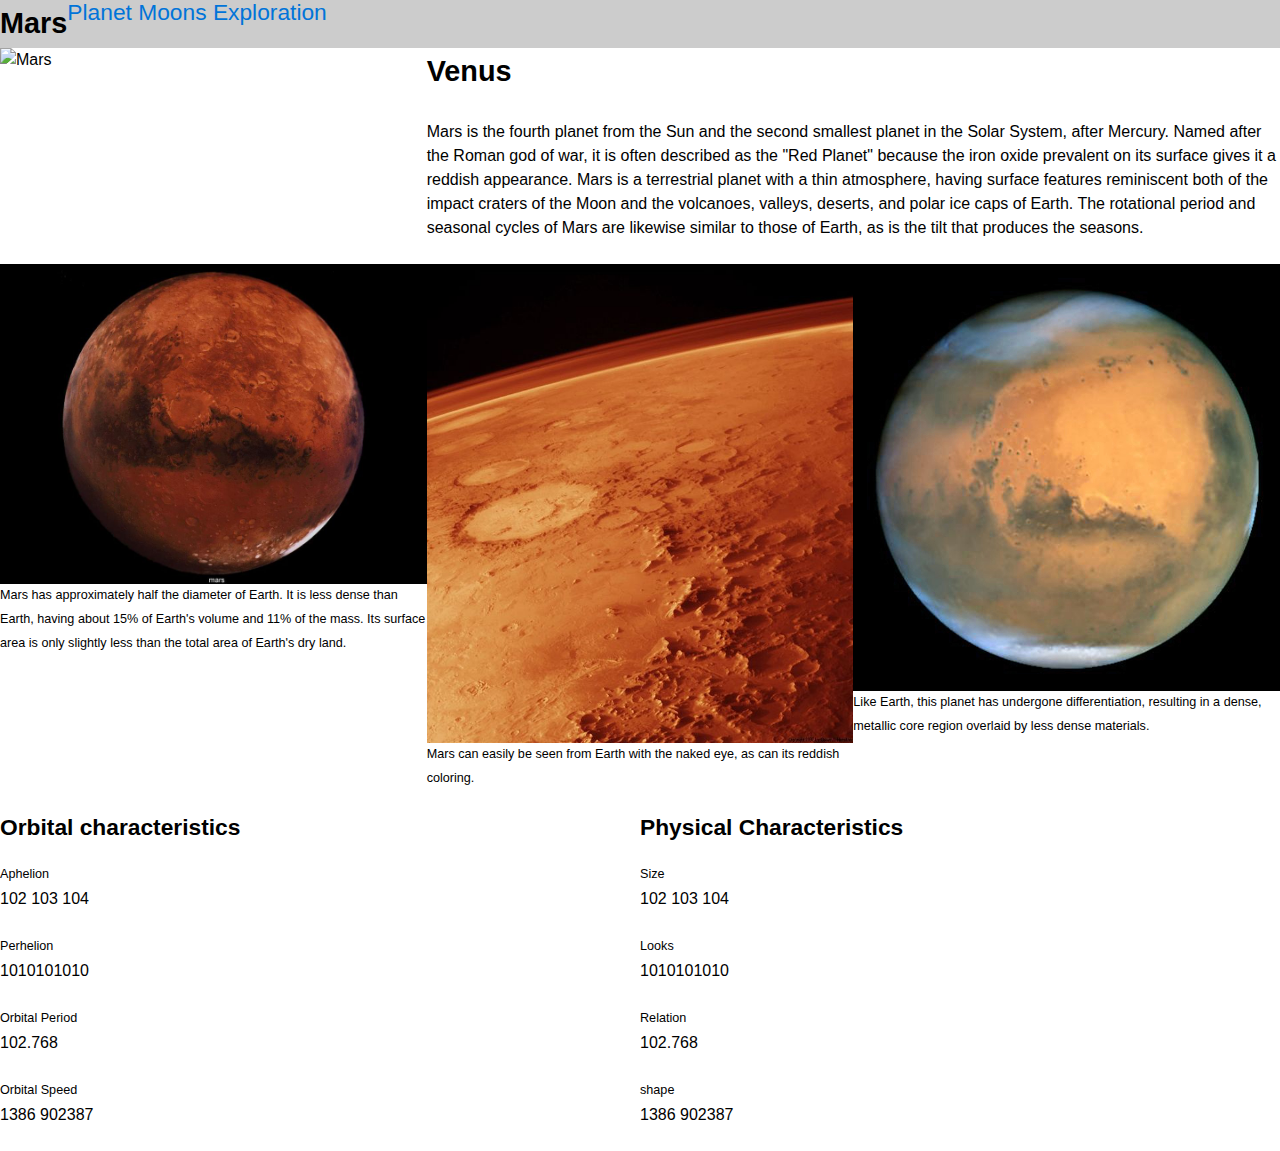
==== index.html @ 0dc7e6e0 "fixes before submission" ====
<!DOCTYPE html>
<html lang="en-ca">
<head>
  <meta charset="utf-8">
  <title>Mars Planet</title>
  <meta name="viewport" content="width=device-width,initial-scale=1">
  <link href="css/main.css" rel="stylesheet">
    <link href="css/grid.css" rel="stylesheet">
    <link href="css/typography.css" rel="stylesheet">
</head>
<body>

<header class="masthead">
  <h1 class="title" class="giga">Mars</h1>
  <nav  class="tera">
    <ul class="nav">
      <li><a href="index.html">Planet</a></li>
      <li><a href="moons.html">Moons</a></li>
      <li><a href="#">Exploration</a></li>
    </ul>
  </nav>
</header>

<div class="top">
    <div class="grid">
        <div class="unit unit-xs-1 unit-s-1 unit-m-1-2 unit-l-1-3">
            <img src="images/mars.jpg" alt="Mars"> 
        </div>
            <div class="unit unit-xs-1 unit-s-1 unit-m-1-2 unit-l-2-3">
                <h2 class="exa">Venus</h2>
                <p>Mars is the fourth planet from the Sun and the second smallest planet in the Solar System, after Mercury. Named after the Roman god of war, it is often described as the "Red Planet" because the iron oxide prevalent on its surface gives it a reddish appearance. Mars is a terrestrial planet with a thin atmosphere, having surface features reminiscent both of the impact craters of the Moon and the volcanoes, valleys, deserts, and polar ice caps of Earth. The rotational period and seasonal cycles of Mars are likewise similar to those of Earth, as is the tilt that produces the seasons.</p>
            </div>
    </div>
</div>
    

<div class="grid">
    <div class="unit unit-xs-1 unit-s-1 unit-m-1-3 unit-l-1-3"> 
        <figure> 
            <img src="images/three.jpg" alt="big mars">
            <figcaption class="micro">Mars has approximately half the diameter of Earth. It is less dense than Earth, having about 15% of Earth's volume and 11% of the mass. Its surface area is only slightly less than the total area of Earth's dry land.</figcaption>
        </figure>
    </div>

    <div class="unit unit-xs-1 unit-s-1-2 unit-m-1-3 unit-l-1-3">
        <figure>
            <img src="images/two.jpg" alt="close up">
                <figcaption class="micro"> Mars can easily be seen from Earth with the naked eye, as can its reddish coloring.</figcaption>
        </figure>
    </div>
        
    <div class="unit unit-xs-1 unit-s-1-2 unit-m-1-3 unit-l-1-3">
        <figure>
            <img src="images/one.jpg" alt="luminous mars">
                <figcaption class="micro">Like Earth, this planet has undergone differentiation, resulting in a dense, metallic core region overlaid by less dense materials.</figcaption>
        </figure>
    </div>
</div>
    


<div class="grid">
    <div class="unit unit unit-xs-1 unit-s-1 unit-m-1-2 unit-l-1-2">
        <h2 class="tera">Orbital characteristics</h2>
            <dl>
                <dt class="micro">Aphelion</dt>
                <dd class="kilo">102 103 104</dd>
        
                <dt class="micro">Perhelion</dt>
                <dd class="kilo">1010101010</dd>
            
                <dt class="micro">Orbital Period</dt>
                <dd class="kilo">102.768</dd>
            
                <dt class="micro">Orbital Speed</dt>
                <dd class="kilo">1386 902387</dd>
            </dl>
    </div>
    
    <div class="unit unit unit-xs-1 unit-s-1 unit-m-1-2 unit-l-1-2">
        <h2 class="tera">Physical Characteristics</h2>
            <dl>
                <dt class="micro">Size</dt>
                <dd class="kilo">102 103 104</dd>
        
                <dt class="micro">Looks</dt>
                <dd class="kilo">1010101010</dd>
                    
                <dt class="micro">Relation</dt>
                <dd class="kilo">102.768</dd>
                
                <dt class="micro">shape</dt>
                <dd class="kilo">1386 902387</dd>
    
            </dl>
    </div>
</div>

</body>
</html>
---- css/main.css ----
@-moz-viewport { width: device-width; scale: 1; }
@-ms-viewport { width: device-width; scale: 1; }
@-o-viewport { width: device-width; scale: 1; }
@-webkit-viewport { width: device-width; scale: 1; }
@viewport { width: device-width; scale: 1; }

html {
  margin: 0;
  padding: 0;
  box-sizing: border-box;

  font: normal 100%/1.5 sans-serif;
  -moz-text-size-adjust: 100%;
  -ms-text-size-adjust: 100%;
  -webkit-text-size-adjust: 100%;
  text-size-adjust: 100%;
}

*, *:before, *:after {
  box-sizing: inherit;
}

body {
  margin: 0;
  padding: 0;
}

img {
  display: block;
  width: 100%;
}

.masthead {
  overflow: hidden;
    background-color: #ccc;
}

.top {
}

.title {
  margin: 0;

  text-align: center;
}

.nav {
  padding: 0;
}

.nav li {
  display: block;
}

.nav a,
.nav a:link,
.nav a:visited {
  display: block;

  color: #0074D9;
  text-decoration: none;
}

.nav a:hover,
.nav a:focus,
.nav a:active {
  background-color: #0074D9;

  color: #fff;
}

@media only screen and (min-width: 20em) {

  .nav {
    text-align: center;
  }

  .nav li {
    display: inline-block;
  }

}

@media only screen and (min-width: 40em) {

  .title {
    float: left;
  }

  .nav {
    float: left;
  }

}
---- css/grid.css ----
.grid {
  margin: 0;
  padding: 0;
  letter-spacing: -0.31em;
  text-rendering: optimizespeed;
  display: -webkit-flex;
  -webkit-flex-flow: row wrap;
  display: -ms-flexbox;
  -ms-flex-flow: row wrap;
}

.grid-bottom {
  -webkit-align-items: flex-end;
  -ms-align-items: flex-end;
}

.grid-middle {
  -webkit-align-items: center;
  -ms-align-items: center;
}

.opera-only :-o-prefocus, .grid {
  word-spacing: -0.43em;
}

.unit {
  letter-spacing: normal;
  text-rendering: auto;
  vertical-align: top;
  word-spacing: normal;
  display: inline-block;
  visibility: visible;
}

.grid-bottom .unit {
  vertical-align: bottom;
}

.grid-middle .unit {
  vertical-align: middle;
}

.unit-xs-hidden {
  display: none;
  visibility: hidden;
}

.unit-xs-1 {
  display: block;
  visibility: visible;
  width: 100%;
}

.unit-offset-xs-0 {
  margin-left: 0;
}

.unit-xs-1-2 {
  width: 50.0000%;
}

.unit-offset-xs-1-2 {
  margin-left: 50.0000%;
}

.unit-xs-1-3 {
  width: 33.3333%;
}

.unit-offset-xs-1-3 {
  margin-left: 33.3333%;
}

.unit-xs-2-3 {
  width: 66.6667%;
}

.unit-offset-xs-2-3 {
  margin-left: 66.6667%;
}

.unit-xs-1-4 {
  width: 25.0000%;
}

.unit-offset-xs-1-4 {
  margin-left: 25.0000%;
}

.unit-xs-3-4 {
  width: 75.0000%;
}

.unit-offset-xs-3-4 {
  margin-left: 75.0000%;
}

.unit-xs-1-2,.unit-xs-1-3,.unit-xs-2-3,.unit-xs-1-4,.unit-xs-3-4 {
  display: inline-block;
  visibility: visible;
}

@media only screen and (min-width: 25em) {

.unit-s-hidden {
  display: none;
  visibility: hidden;
}

.unit-s-1 {
  display: block;
  visibility: visible;
  width: 100%;
}

.unit-offset-s-0 {
  margin-left: 0;
}

.unit-s-1-2 {
  width: 50.0000%;
}

.unit-offset-s-1-2 {
  margin-left: 50.0000%;
}

.unit-s-1-3 {
  width: 33.3333%;
}

.unit-offset-s-1-3 {
  margin-left: 33.3333%;
}

.unit-s-2-3 {
  width: 66.6667%;
}

.unit-offset-s-2-3 {
  margin-left: 66.6667%;
}

.unit-s-1-4 {
  width: 25.0000%;
}

.unit-offset-s-1-4 {
  margin-left: 25.0000%;
}

.unit-s-3-4 {
  width: 75.0000%;
}

.unit-offset-s-3-4 {
  margin-left: 75.0000%;
}

.unit-s-1-2,.unit-s-1-3,.unit-s-2-3,.unit-s-1-4,.unit-s-3-4 {
  display: inline-block;
  visibility: visible;
}

}

@media only screen and (min-width: 38em) {

.unit-m-hidden {
  display: none;
  visibility: hidden;
}

.unit-m-1 {
  display: block;
  visibility: visible;
  width: 100%;
}

.unit-offset-m-0 {
  margin-left: 0;
}

.unit-m-1-2 {
  width: 50.0000%;
}

.unit-offset-m-1-2 {
  margin-left: 50.0000%;
}

.unit-m-1-3 {
  width: 33.3333%;
}

.unit-offset-m-1-3 {
  margin-left: 33.3333%;
}

.unit-m-2-3 {
  width: 66.6667%;
}

.unit-offset-m-2-3 {
  margin-left: 66.6667%;
}

.unit-m-1-4 {
  width: 25.0000%;
}

.unit-offset-m-1-4 {
  margin-left: 25.0000%;
}

.unit-m-3-4 {
  width: 75.0000%;
}

.unit-offset-m-3-4 {
  margin-left: 75.0000%;
}

.unit-m-1-2,.unit-m-1-3,.unit-m-2-3,.unit-m-1-4,.unit-m-3-4 {
  display: inline-block;
  visibility: visible;
}

}

@media only screen and (min-width: 60em) {

.unit-l-hidden {
  display: none;
  visibility: hidden;
}

.unit-l-1 {
  display: block;
  visibility: visible;
  width: 100%;
}

.unit-offset-l-0 {
  margin-left: 0;
}

.unit-l-1-2 {
  width: 50.0000%;
}

.unit-offset-l-1-2 {
  margin-left: 50.0000%;
}

.unit-l-1-3 {
  width: 33.3333%;
}

.unit-offset-l-1-3 {
  margin-left: 33.3333%;
}

.unit-l-2-3 {
  width: 66.6667%;
}

.unit-offset-l-2-3 {
  margin-left: 66.6667%;
}

.unit-l-1-4 {
  width: 25.0000%;
}

.unit-offset-l-1-4 {
  margin-left: 25.0000%;
}

.unit-l-3-4 {
  width: 75.0000%;
}

.unit-offset-l-3-4 {
  margin-left: 75.0000%;
}

.unit-l-1-2,.unit-l-1-3,.unit-l-2-3,.unit-l-1-4,.unit-l-3-4 {
  display: inline-block;
  visibility: visible;
}

}
---- css/typography.css ----
html {
  font: normal 100%/1.5 Helvetica,sans-serif;
}

h1, h2, h3, h4, h5, h6,
p, ul, ol, dl, dd, figure,
blockquote, details, hr,
fieldset, pre, table {
  margin: 0 0 1.5rem;
}

.yotta {
  font-size: 2.2807rem;
  line-height: 1.3154;
}

.zetta {
  font-size: 2.0273rem;
  line-height: 1.4798;
}

h1, .exa {
  font-size: 1.8020rem;
  line-height: 1.6648;
}

h2, .peta {
  font-size: 1.6018rem;
  line-height: 1.8729;
}

h3, .tera {
  font-size: 1.4238rem;
  line-height: 1.0535;
}

h4, .giga {
  font-size: 1.2656rem;
  line-height: 1.1852;
}

h5, .mega {
  font-size: 1.1250rem;
  line-height: 1.3333;
}

h6, .kilo {
  font-size: 1.0000rem;
  line-height: 1.5000;
}

small, .milli {
  font-size: 0.8889rem;
  line-height: 1.6875;
}

.micro {
  font-size: 0.7901rem;
  line-height: 1.8984;
}

sub,
sup {
  font-size: 75%;
  line-height: 1px;
  position: relative;
  vertical-align: baseline;
}

sup {
  top: -0.5em;
}

sub {
  bottom: -0.25em;
}

.push {
  margin-bottom: 1.5rem;
}

.push-none, .push-0 {
  margin-bottom: 0;
}

.push-double, .push-2 {
  margin-bottom: 3.0000rem;
}

.push-half, .push-1-2 {
  margin-bottom: 0.7500rem;
}

.pad-top, .pad-t {
  padding-top: 1.5rem;
}

.pad-bottom, .pad-b {
  padding-bottom: 1.5rem;
}

.pad-top-double, .pad-t-2 {
  padding-top: 3.0000rem;
}

.pad-bottom-double, .pad-b-2 {
  padding-bottom: 3.0000rem;
}

.pad-top-half, .pad-t-1-2 {
  padding-top: 0.7500rem;
}

.pad-bottom-half, .pad-b-1-2 {
  padding-bottom: 0.7500rem;
}

.island {
  padding: 1.5rem;
}

.island-half, .island-1-2 {
  padding: 0.7500rem;
}

.island-double, .island-2 {
  padding: 3.0000rem;
}

.gutter {
  padding-left: 1.5rem;
  padding-right: 1.5rem;
}

.gutter-half, .gutter-1-2 {
  padding-left: 0.7500rem;
  padding-right: 0.7500rem;
}

.gutter-double, .gutter-2 {
  padding-left: 3.0000rem;
  padding-right: 3.0000rem;
}
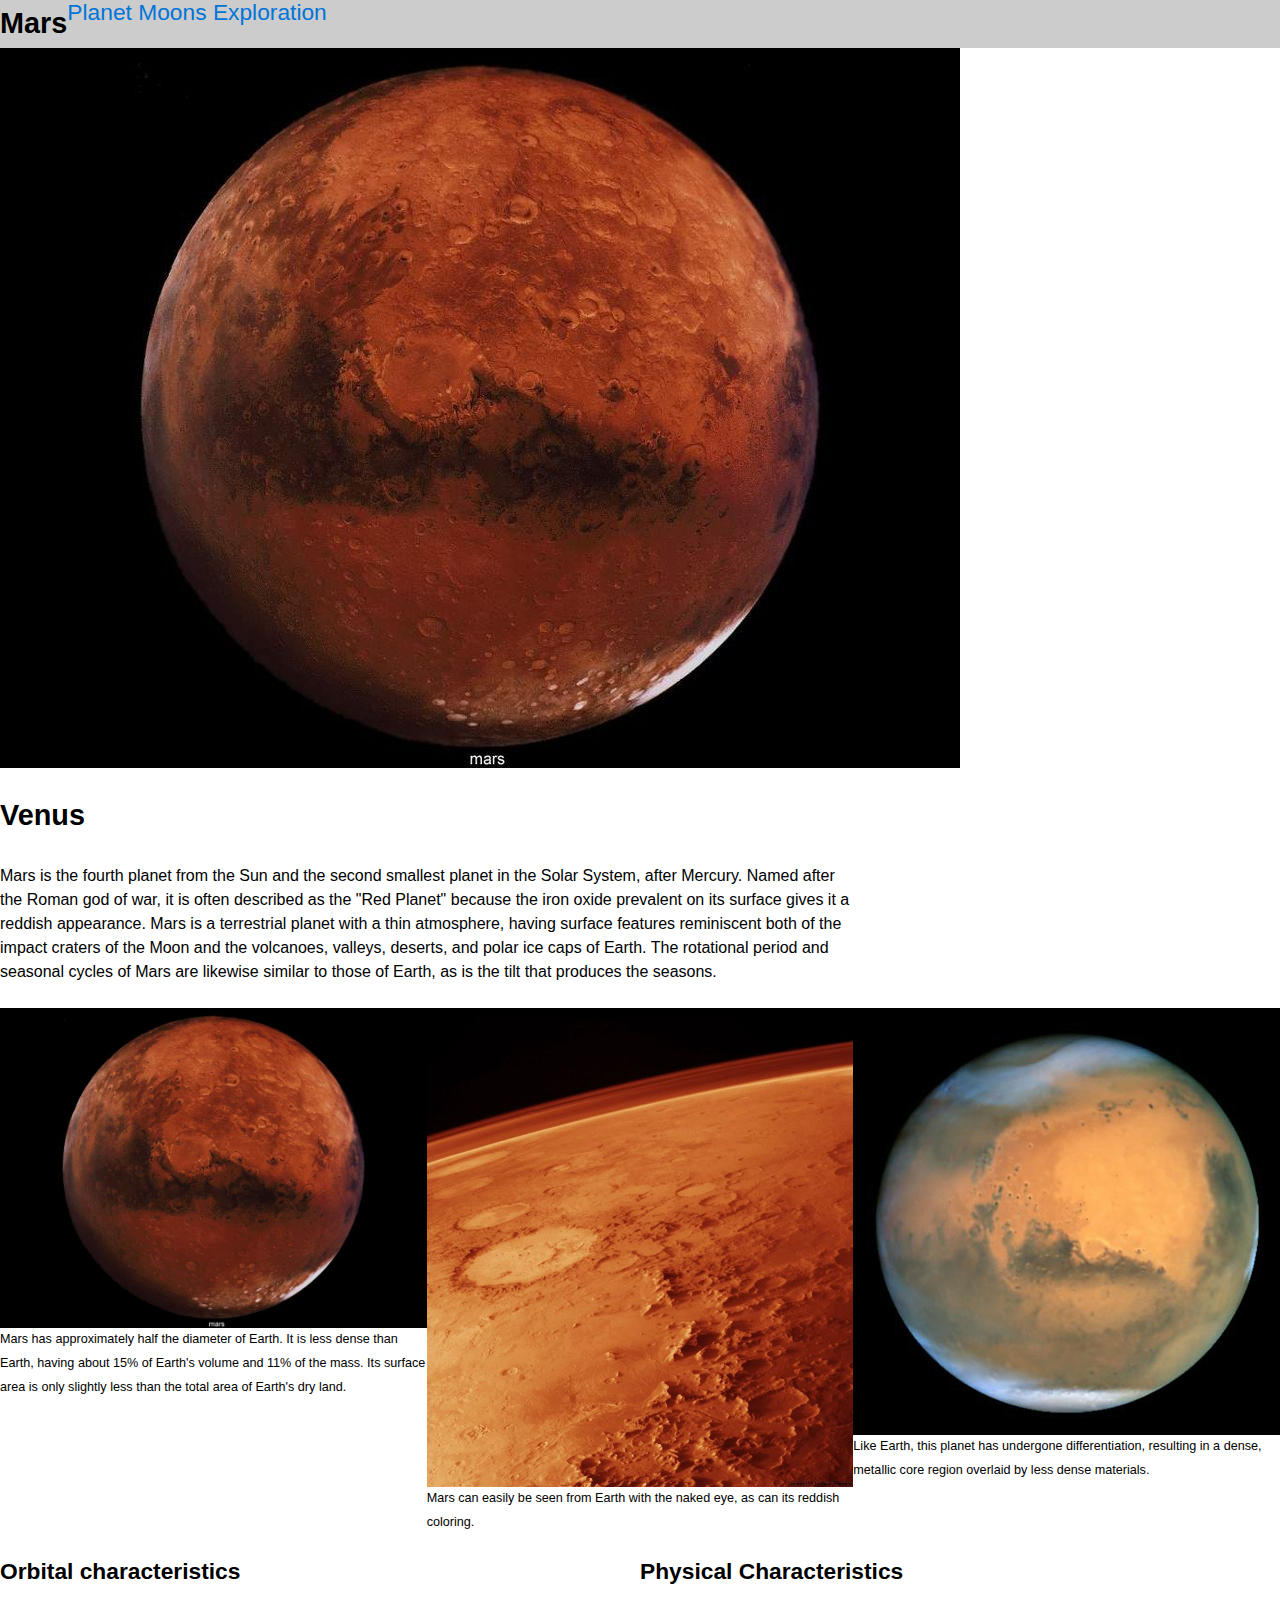
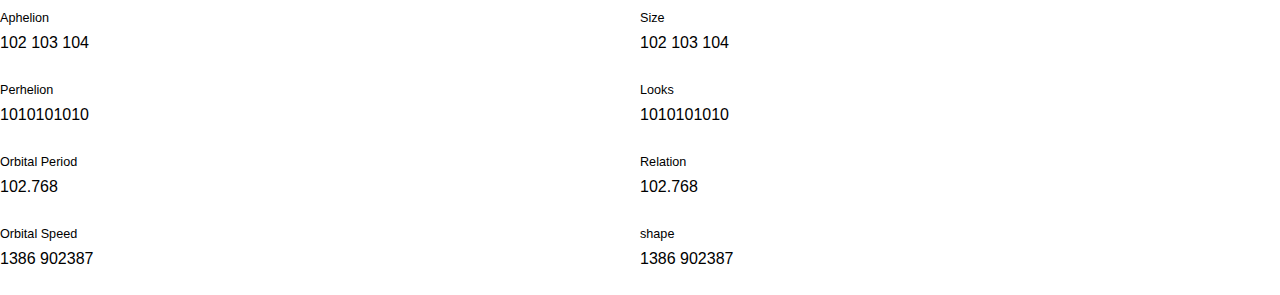
==== commit 83d344c7: "Trying to fix broken link" ====
--- a/index.html
+++ b/index.html
@@ -21,17 +21,17 @@
   </nav>
 </header>
 
-<div class="top">
-    <div class="grid">
-        <div class="unit unit-xs-1 unit-s-1 unit-m-1-2 unit-l-1-3">
-            <img src="images/mars.jpg" alt="Mars"> 
-        </div>
-            <div class="unit unit-xs-1 unit-s-1 unit-m-1-2 unit-l-2-3">
-                <h2 class="exa">Venus</h2>
-                <p>Mars is the fourth planet from the Sun and the second smallest planet in the Solar System, after Mercury. Named after the Roman god of war, it is often described as the "Red Planet" because the iron oxide prevalent on its surface gives it a reddish appearance. Mars is a terrestrial planet with a thin atmosphere, having surface features reminiscent both of the impact craters of the Moon and the volcanoes, valleys, deserts, and polar ice caps of Earth. The rotational period and seasonal cycles of Mars are likewise similar to those of Earth, as is the tilt that produces the seasons.</p>
-            </div>
+<div class="grid">
+    <figure>
+        <img src="images/marsbar.jpg" alt="cool looking mars">
+    </figure>
+            
+    <div class="unit unit-xs-1 unit-s-1 unit-m-1-2 unit-l-2-3">
+        <h2 class="exa">Venus</h2>
+            <p>Mars is the fourth planet from the Sun and the second smallest planet in the Solar System, after Mercury. Named after the Roman god of war, it is often described as the "Red Planet" because the iron oxide prevalent on its surface gives it a reddish appearance. Mars is a terrestrial planet with a thin atmosphere, having surface features reminiscent both of the impact craters of the Moon and the volcanoes, valleys, deserts, and polar ice caps of Earth. The rotational period and seasonal cycles of Mars are likewise similar to those of Earth, as is the tilt that produces the seasons.</p>
     </div>
 </div>
+
     
 
 <div class="grid">
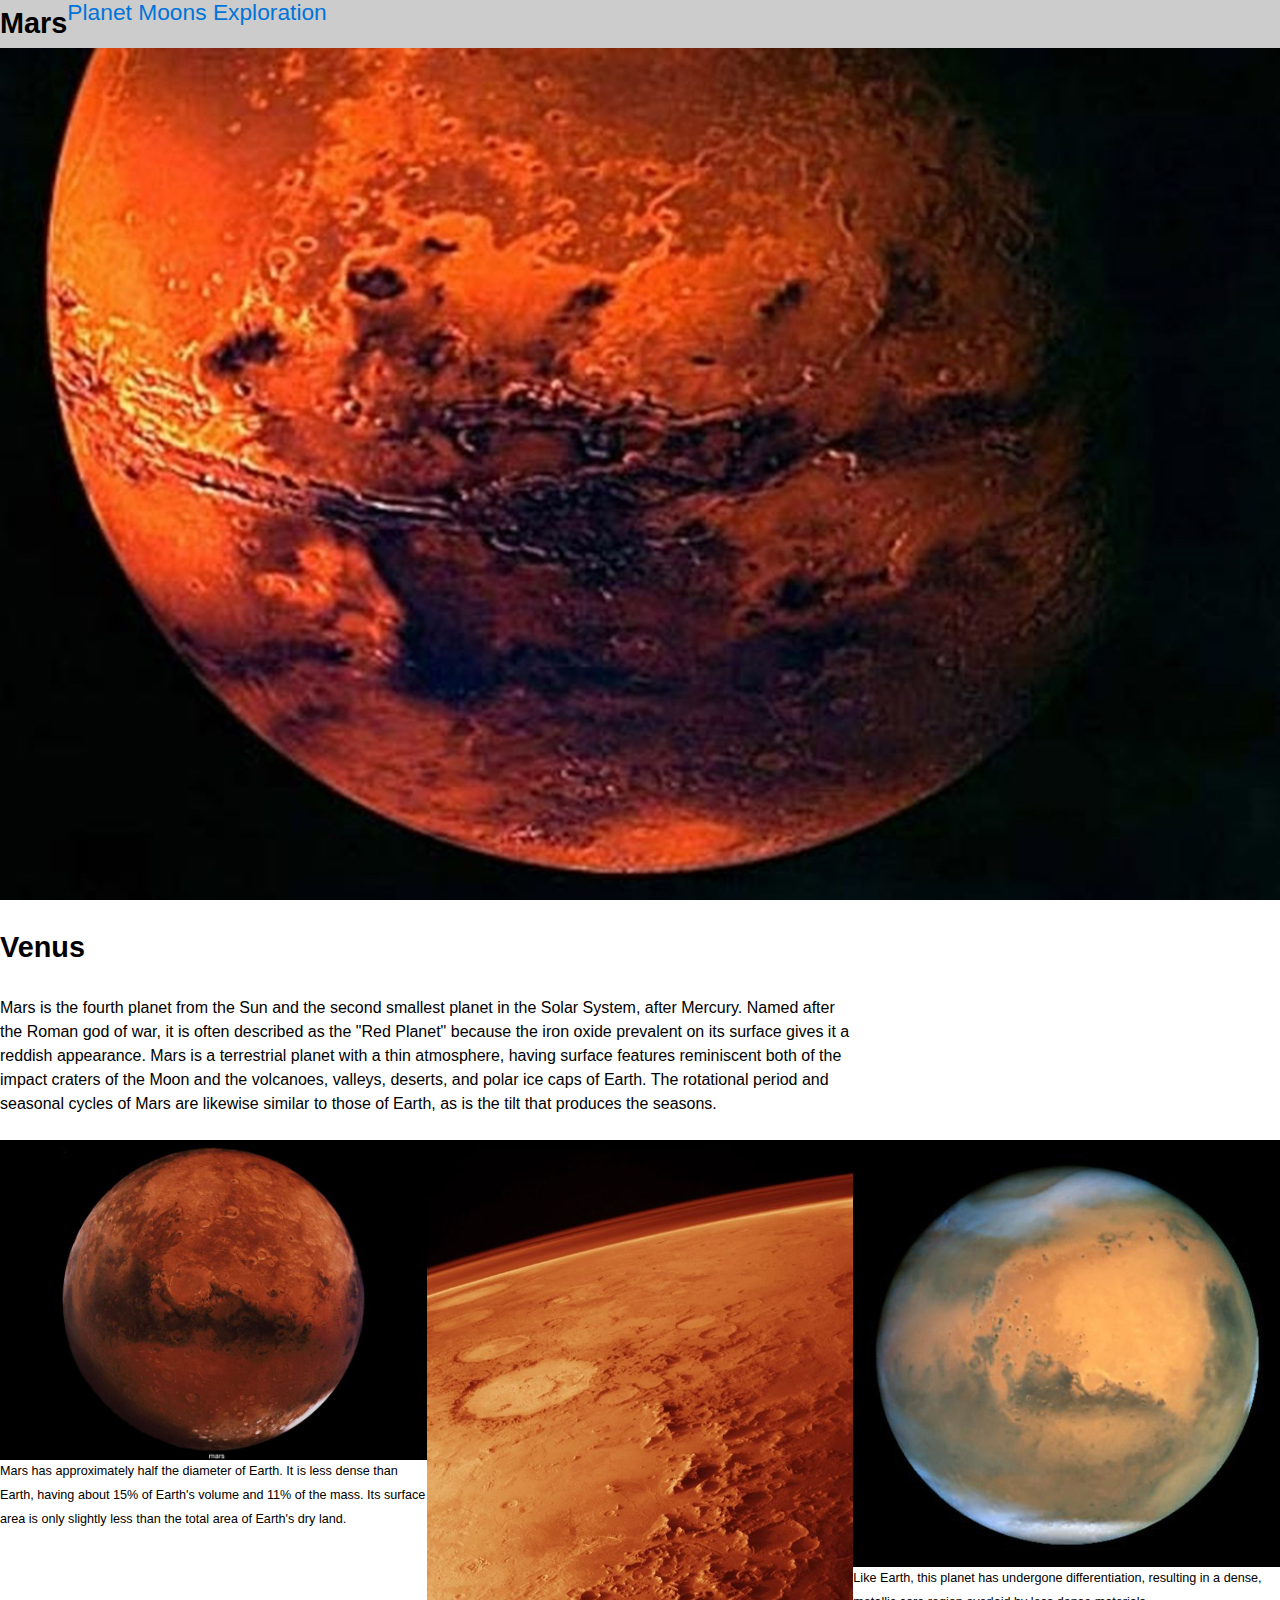
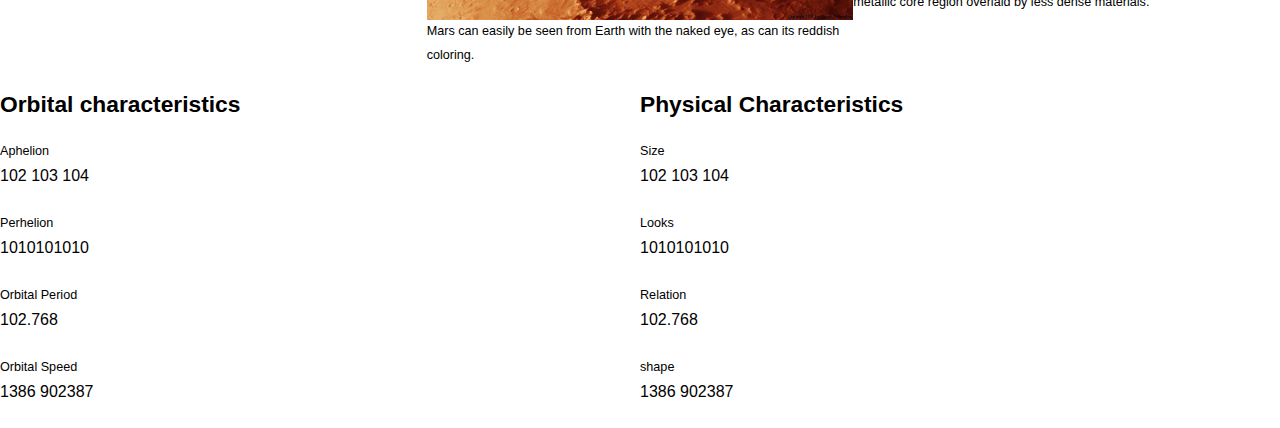
==== commit a35d94eb: "broken link fixed" ====
--- a/index.html
+++ b/index.html
@@ -23,7 +23,7 @@
 
 <div class="grid">
     <figure>
-        <img src="images/marsbar.jpg" alt="cool looking mars">
+        <img src="images/marrrs.jpg" alt="cool looking mars">
     </figure>
             
     <div class="unit unit-xs-1 unit-s-1 unit-m-1-2 unit-l-2-3">
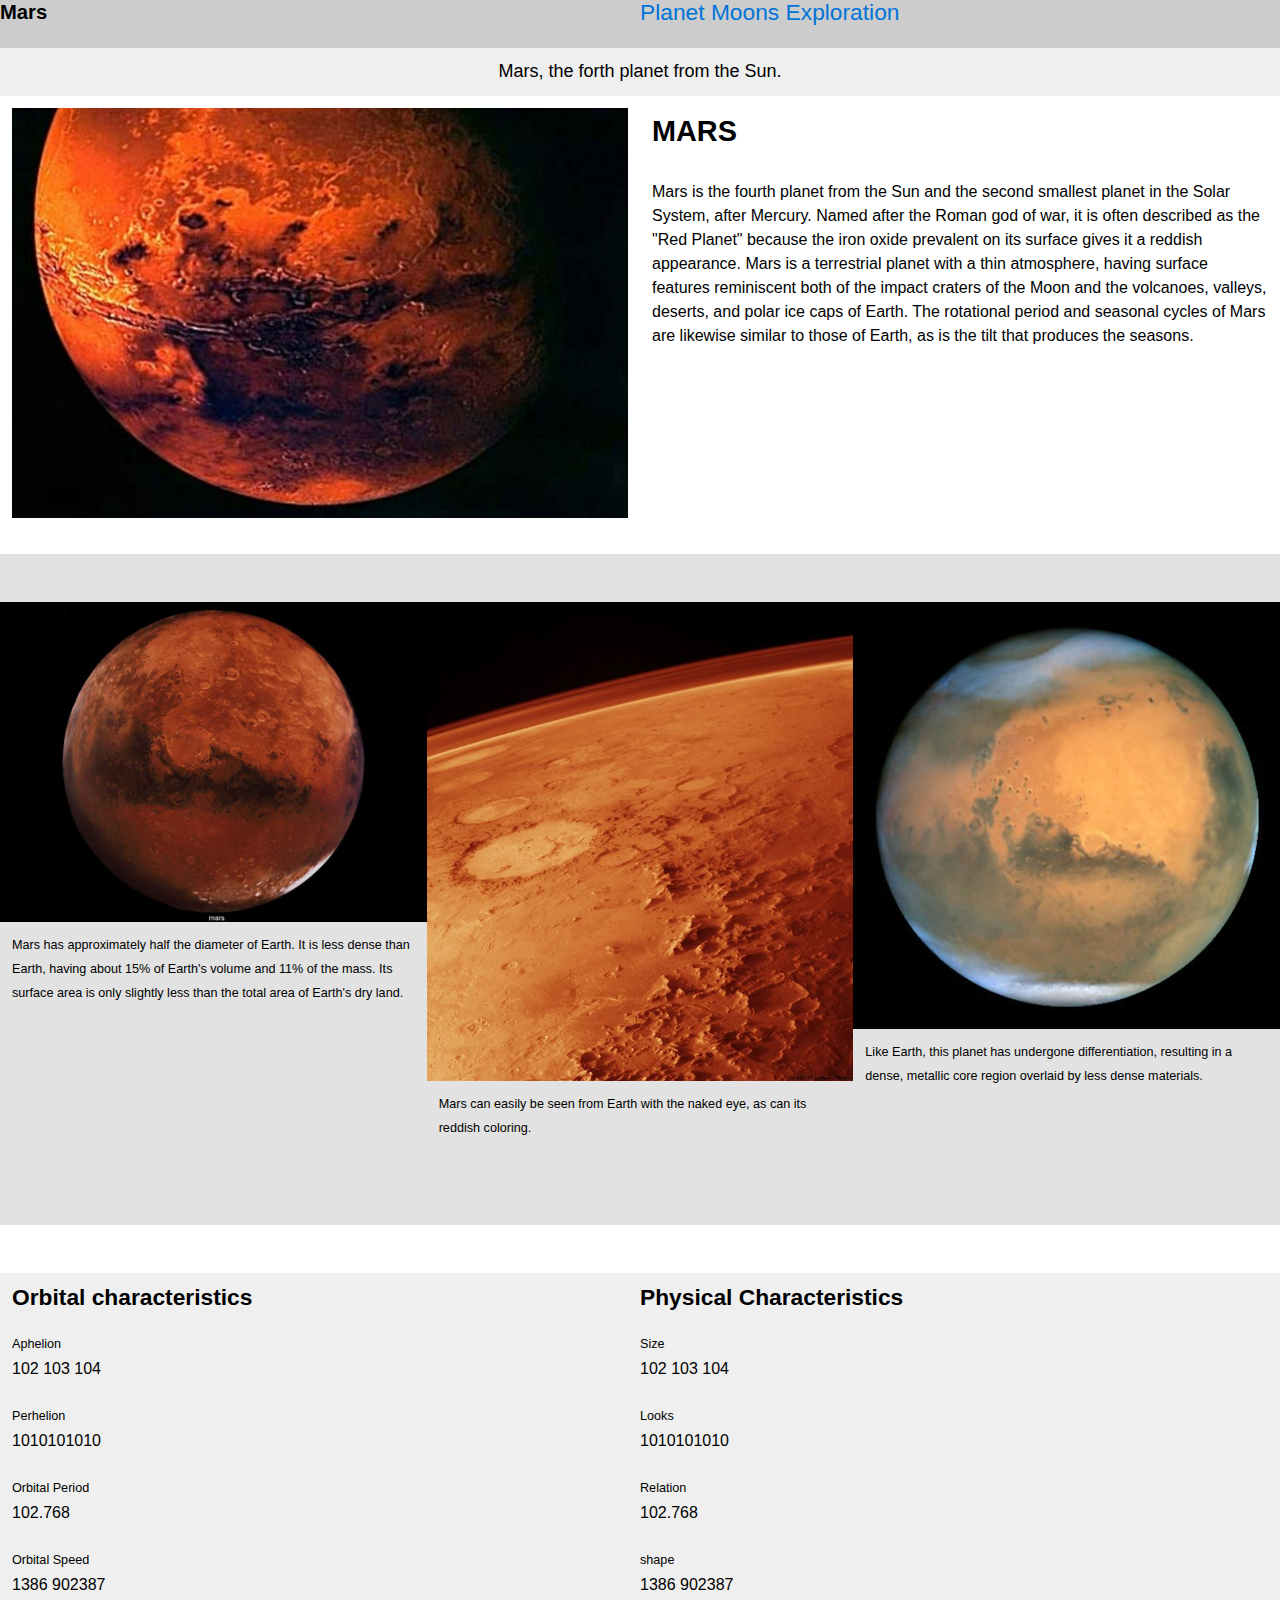
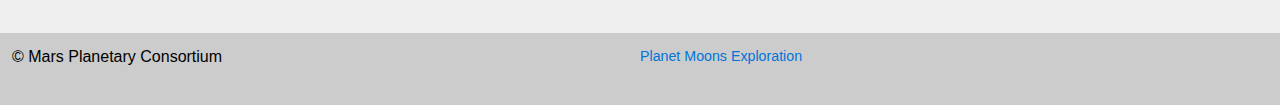
==== commit e6bd891f: "Finished everything" ====
--- a/index.html
+++ b/index.html
@@ -11,55 +11,66 @@
 <body>
 
 <header class="masthead">
-  <h1 class="title" class="giga">Mars</h1>
-  <nav  class="tera">
-    <ul class="nav">
-      <li><a href="index.html">Planet</a></li>
-      <li><a href="moons.html">Moons</a></li>
-      <li><a href="#">Exploration</a></li>
-    </ul>
-  </nav>
+    <div class="grid">
+        <div class="unit unit-xs-3 unit-s-1 unit-m-1 unit-l-1-2">
+        <h1 class="pad-double push-half title giga">Mars</h1>
+    </div>
+        <div class="unit unit-xs-3 unit-s-1 unit-m-1-2 unit-l-1-2">   
+        <nav  class="tera">
+                <ul class="nav">
+                    <li><a href="index.html">Planet</a></li>
+                    <li><a href="moons.html">Moons</a></li>
+                    <li><a href="exploration.html">Exploration</a></li>
+                </ul>
+            </nav>
+        </div> 
+    </div>
 </header>
+    
+<div class="top">
+    <div> <p class="mega push-none island-1-2">Mars, the forth planet from the Sun.</p>         </div>
+</div>
 
 <div class="grid">
-    <figure>
+    <figure class="unit unit-xs-1 unit-s-1 unit-m-1-2 unit-l-1-2 island-1-2">
         <img src="images/marrrs.jpg" alt="cool looking mars">
     </figure>
             
-    <div class="unit unit-xs-1 unit-s-1 unit-m-1-2 unit-l-2-3">
-        <h2 class="exa">Venus</h2>
+    <div class="unit unit-xs-1 unit-s-1 unit-m-1-2 unit-l-1-2 island-1-2">
+        <h2 class="exa">MARS</h2>
             <p>Mars is the fourth planet from the Sun and the second smallest planet in the Solar System, after Mercury. Named after the Roman god of war, it is often described as the "Red Planet" because the iron oxide prevalent on its surface gives it a reddish appearance. Mars is a terrestrial planet with a thin atmosphere, having surface features reminiscent both of the impact craters of the Moon and the volcanoes, valleys, deserts, and polar ice caps of Earth. The rotational period and seasonal cycles of Mars are likewise similar to those of Earth, as is the tilt that produces the seasons.</p>
     </div>
 </div>
 
     
 
-<div class="grid">
-    <div class="unit unit-xs-1 unit-s-1 unit-m-1-3 unit-l-1-3"> 
+<div class="grid middle pad-top-double pad-bottom-double push-2">
+    <div class="unit unit-xs-1 unit-s-1 unit-m-1-3 unit-l-1-3 push-none"> 
         <figure> 
             <img src="images/three.jpg" alt="big mars">
-            <figcaption class="micro">Mars has approximately half the diameter of Earth. It is less dense than Earth, having about 15% of Earth's volume and 11% of the mass. Its surface area is only slightly less than the total area of Earth's dry land.</figcaption>
+            <figcaption class="micro island-half push-none">Mars has approximately half the diameter of Earth. It is less dense than Earth, having about 15% of Earth's volume and 11% of the mass. Its surface area is only slightly less than the total area of Earth's dry land.</figcaption>
         </figure>
     </div>
 
-    <div class="unit unit-xs-1 unit-s-1-2 unit-m-1-3 unit-l-1-3">
+    <div class="unit unit-xs-1 unit-s-1-2 unit-m-1-3 unit-l-1-3 push-none">
         <figure>
             <img src="images/two.jpg" alt="close up">
-                <figcaption class="micro"> Mars can easily be seen from Earth with the naked eye, as can its reddish coloring.</figcaption>
+                <figcaption class="micro island-half push-none"> Mars can easily be seen from Earth with the naked eye, as can its reddish coloring.
+                </figcaption>
         </figure>
     </div>
         
-    <div class="unit unit-xs-1 unit-s-1-2 unit-m-1-3 unit-l-1-3">
+    <div class="unit unit-xs-1 unit-s-1-2 unit-m-1-3 unit-l-1-3 push-none">
         <figure>
             <img src="images/one.jpg" alt="luminous mars">
-                <figcaption class="micro">Like Earth, this planet has undergone differentiation, resulting in a dense, metallic core region overlaid by less dense materials.</figcaption>
+                <figcaption class="micro island-half push-none">Like Earth, this planet has undergone differentiation, resulting in a dense, metallic core region overlaid by less dense materials.</figcaption>
         </figure>
     </div>
 </div>
     
 
 
-<div class="grid">
+<div class="grid bottom island-1-2">
     <div class="unit unit unit-xs-1 unit-s-1 unit-m-1-2 unit-l-1-2">
         <h2 class="tera">Orbital characteristics</h2>
             <dl>
@@ -95,6 +106,24 @@
             </dl>
     </div>
 </div>
+    
+<div class="grid footer island-1-2">
+    <div class="unit unit-xs-3 unit-s-1 unit-m-1-2 unit-l-1-2">
+        <p> © Mars Planetary Consortium</p>
+    </div>
+        
+    <div class="unit unit-xs-3 unit-s-1 unit-m-1-2 unit-l-1-2">
+            <nav  class="milli">
+                <ul class="nav">
+                    <li><a href="index.html">Planet</a></li>
+                    <li><a href="moons.html">Moons</a></li>
+                    <li><a href="#">Exploration</a></li>
+                </ul>
+            </nav>
+        </div>
+ </div>
+    
+    
 
 </body>
 </html>--- a/css/main.css
+++ b/css/main.css
@@ -36,7 +36,22 @@
 }
 
 .top {
+    background-color: #efefef;
+    text-align: center;
 }
+
+.middle {
+    background: #e2e2e2;
+}
+
+.bottom {
+    background-color: #efefef;
+}
+
+.footer {
+    background-color: #ccc;
+}
+
 
 .title {
   margin: 0;
@@ -79,6 +94,9 @@
     display: inline-block;
   }
 
+    .h2 {
+    padding-top: 2em;
+    }
 }
 
 @media only screen and (min-width: 40em) {
@@ -91,4 +109,8 @@
     float: left;
   }
 
+.h2 {
+    padding-top: 2em;
+    }
+
 }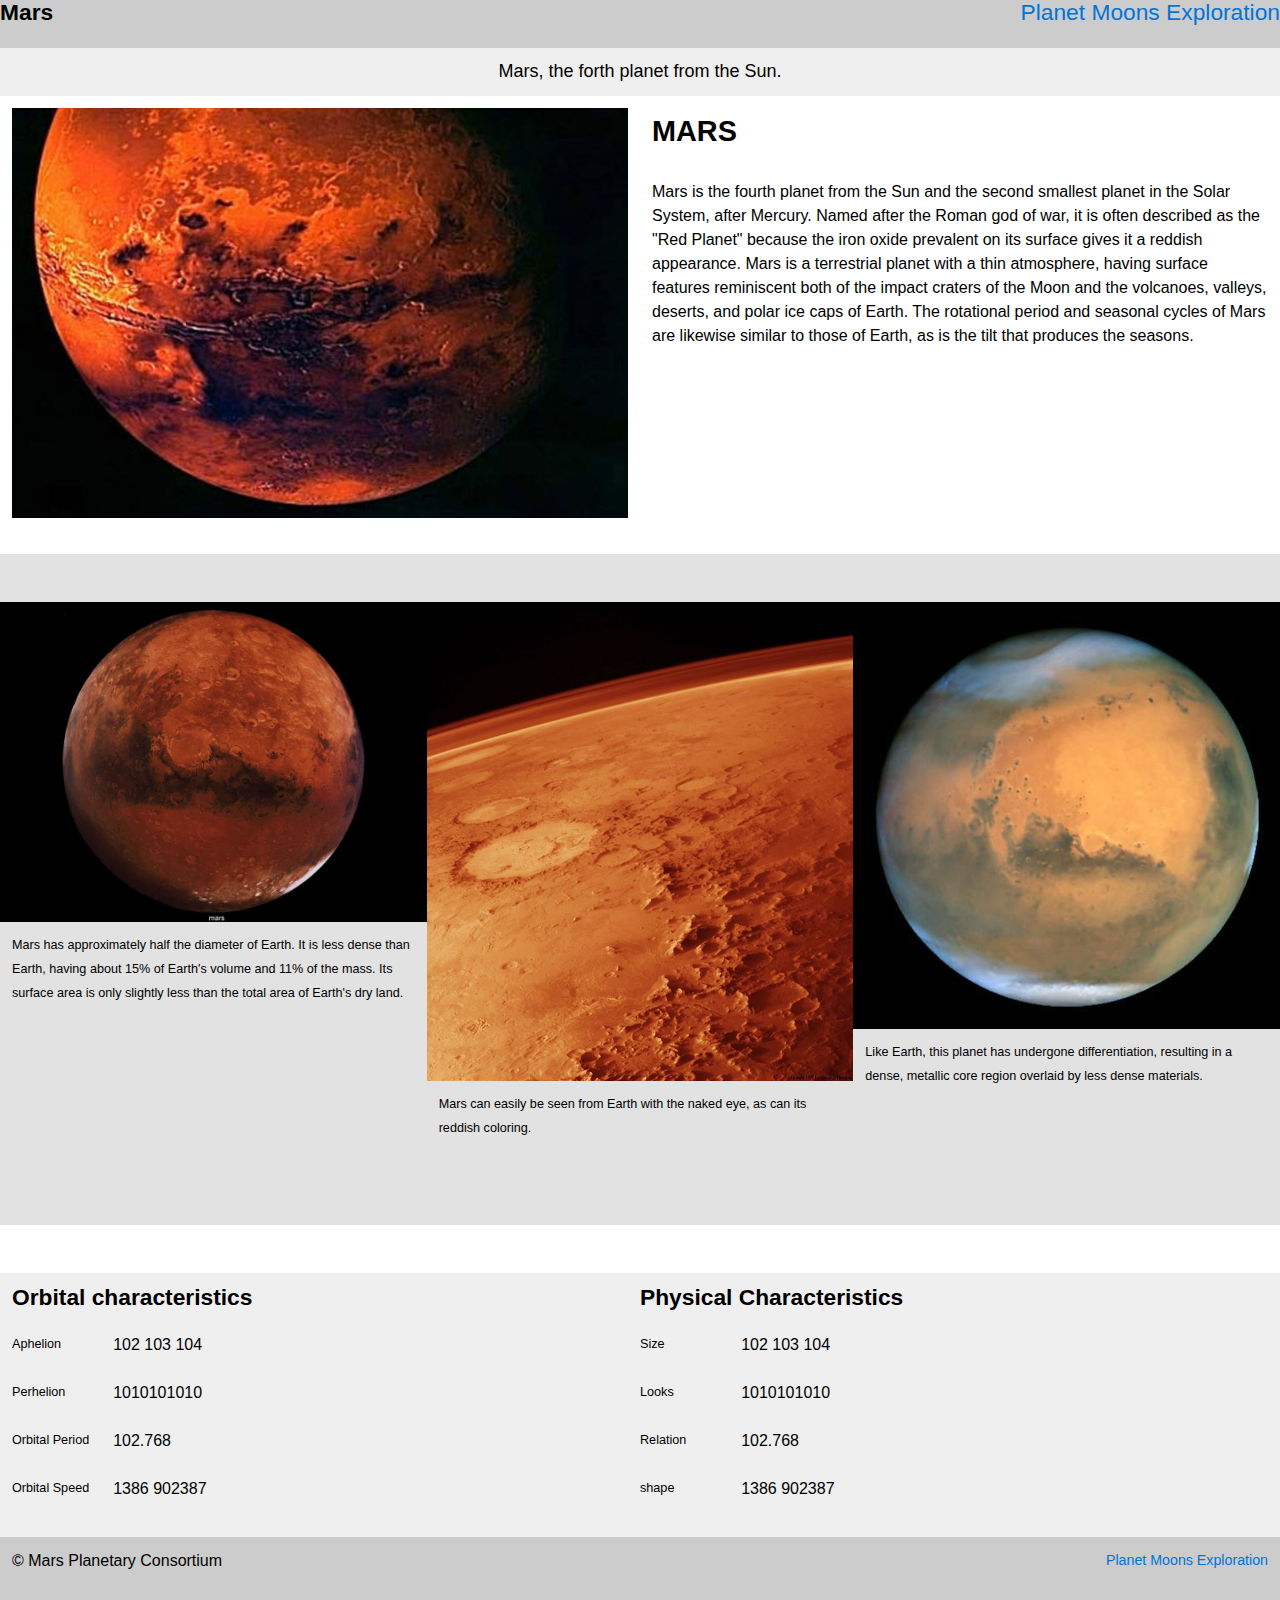
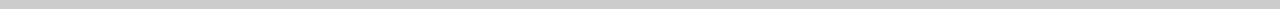
==== commit 610054ac: "finished week 7 in class assignment" ====
--- a/index.html
+++ b/index.html
@@ -13,7 +13,7 @@
 <header class="masthead">
     <div class="grid">
         <div class="unit unit-xs-3 unit-s-1 unit-m-1 unit-l-1-2">
-        <h1 class="pad-double push-half title giga">Mars</h1>
+        <h1 class="pad-double push-half title tera">Mars</h1>
     </div>
         <div class="unit unit-xs-3 unit-s-1 unit-m-1-2 unit-l-1-2">   
         <nav  class="tera">
@@ -74,41 +74,41 @@
     <div class="unit unit unit-xs-1 unit-s-1 unit-m-1-2 unit-l-1-2">
         <h2 class="tera">Orbital characteristics</h2>
             <dl>
-                <dt class="micro">Aphelion</dt>
-                <dd class="kilo">102 103 104</dd>
+                <dt class="micro dt">Aphelion</dt>
+                <dd class="kilo dd">102 103 104</dd>
         
-                <dt class="micro">Perhelion</dt>
-                <dd class="kilo">1010101010</dd>
+                <dt class="micro dt">Perhelion</dt>
+                <dd class="kilo dd">1010101010</dd>
             
-                <dt class="micro">Orbital Period</dt>
-                <dd class="kilo">102.768</dd>
+                <dt class="micro dt">Orbital Period</dt>
+                <dd class="kilo dd">102.768</dd>
             
-                <dt class="micro">Orbital Speed</dt>
-                <dd class="kilo">1386 902387</dd>
+                <dt class="micro dt">Orbital Speed</dt>
+                <dd class="kilo dd">1386 902387</dd>
             </dl>
     </div>
     
     <div class="unit unit unit-xs-1 unit-s-1 unit-m-1-2 unit-l-1-2">
         <h2 class="tera">Physical Characteristics</h2>
             <dl>
-                <dt class="micro">Size</dt>
-                <dd class="kilo">102 103 104</dd>
+                <dt class="micro dt">Size</dt>
+                <dd class="kilo dd">102 103 104</dd>
         
-                <dt class="micro">Looks</dt>
-                <dd class="kilo">1010101010</dd>
+                <dt class="micro dt">Looks</dt>
+                <dd class="kilo dd">1010101010</dd>
                     
-                <dt class="micro">Relation</dt>
-                <dd class="kilo">102.768</dd>
+                <dt class="micro dt">Relation</dt>
+                <dd class="kilo dd">102.768</dd>
                 
-                <dt class="micro">shape</dt>
-                <dd class="kilo">1386 902387</dd>
+                <dt class="micro dt">shape</dt>
+                <dd class="kilo dd">1386 902387</dd>
     
             </dl>
     </div>
 </div>
     
 <div class="grid footer island-1-2">
-    <div class="unit unit-xs-3 unit-s-1 unit-m-1-2 unit-l-1-2">
+    <div class="consortium unit unit-xs-3 unit-s-1 unit-m-1-2 unit-l-1-2">
         <p> © Mars Planetary Consortium</p>
     </div>
         
@@ -122,8 +122,5 @@
             </nav>
         </div>
  </div>
-    
-    
-
 </body>
 </html>--- a/css/main.css
+++ b/css/main.css
@@ -14,6 +14,30 @@
   -ms-text-size-adjust: 100%;
   -webkit-text-size-adjust: 100%;
   text-size-adjust: 100%;
+}
+
+@media only screen and (min-width: 60em) {
+    
+    html {
+        font-size: 110%;
+    }
+
+}
+
+@media only screen and (min-width: 90em) {
+    
+    html {
+        font-size: 120%;
+    }
+
+}
+    
+@media only screen and (min-width: 120em) {
+    
+    html {
+        font-size: 130%;
+    }
+
 }
 
 *, *:before, *:after {
@@ -52,13 +76,6 @@
     background-color: #ccc;
 }
 
-
-.title {
-  margin: 0;
-
-  text-align: center;
-}
-
 .nav {
   padding: 0;
 }
@@ -84,7 +101,12 @@
   color: #fff;
 }
 
-@media only screen and (min-width: 20em) {
+
+@media only screen and (min-width: 25em) {
+    
+    .consortium {
+        text-align: center
+    }
 
   .nav {
     text-align: center;
@@ -99,18 +121,65 @@
     }
 }
 
-@media only screen and (min-width: 40em) {
+.marsmoon {
+    background-color: #efefef;
+}
+
+.title {
+  margin: 0;
+padding: 0;
+    text-align:center;
+}
+    
+
+@media only screen and (min-width: 38em) {
+    
 
   .title {
     float: left;
-  }
+}
+
+    .consortium {
+        text-align: left;
+    }
 
   .nav {
-    float: left;
+    text-align: right;
   }
 
 .h2 {
     padding-top: 2em;
+}
+
+}
+    
+@media only screen and (min-width: 60em) {
+    
+   .title {
+  margin: 0;
+    text-align:left;
+}
+    
+    .consortium {
+        text-align: left;
+    }
+    
+    .nav {
+        text-align: right;
+    }
+    
+.dt {
+  clear: left;
+  float: left;
+  width: 8em;
+}
+
+.dd {
+  float: left;
+}
+    
+.moontext {
+        padding-left: 1em;
     }
 
-}+}
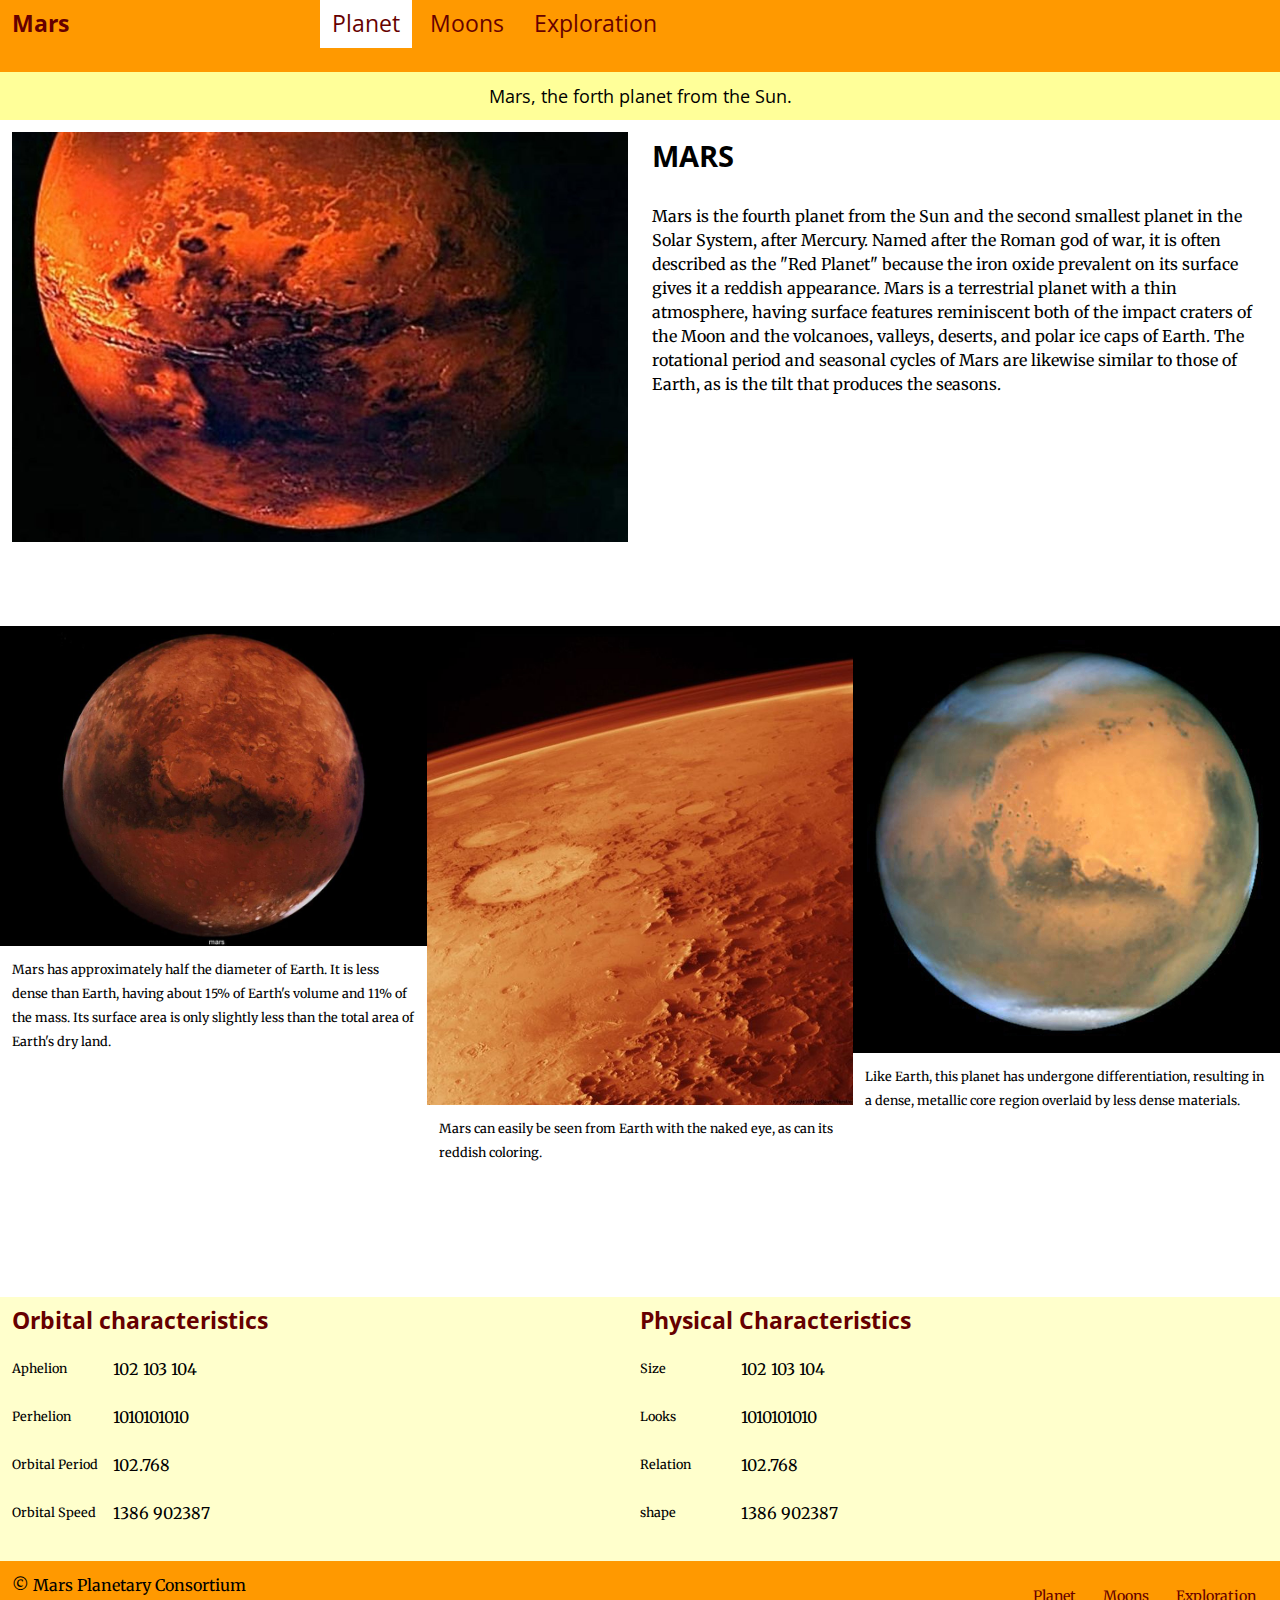
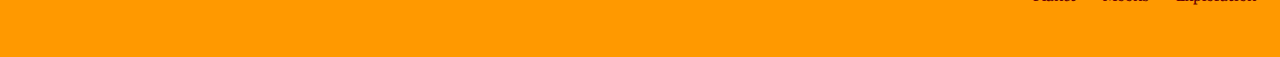
==== commit 74f62587: "Graphic Design Added; finished" ====
--- a/index.html
+++ b/index.html
@@ -4,31 +4,38 @@
   <meta charset="utf-8">
   <title>Mars Planet</title>
   <meta name="viewport" content="width=device-width,initial-scale=1">
-  <link href="css/main.css" rel="stylesheet">
+  <link href="http://fonts.googleapis.com/css?family=Open+Sans|Merriweather:400italic,400,700" rel="stylesheet">
+    <link href="css/main.css" rel="stylesheet">
     <link href="css/grid.css" rel="stylesheet">
     <link href="css/typography.css" rel="stylesheet">
 </head>
 <body>
+    
+<ul class="skip-links">
+<li> <a href="#main">Jump to main content</a></li>
+<li> <a href="#navigation">Jump to navigation</a></li>
+</ul>
 
-<header class="masthead">
+<header role="banner" class="masthead">
     <div class="grid">
-        <div class="unit unit-xs-3 unit-s-1 unit-m-1 unit-l-1-2">
-        <h1 class="pad-double push-half title tera">Mars</h1>
+        <div class="unit unit-xs-1 unit-s-1 unit-m-1-3 unit-l-1-4">
+        <h1 class="island-1-2 push-half title tera">Mars</h1>
     </div>
-        <div class="unit unit-xs-3 unit-s-1 unit-m-1-2 unit-l-1-2">   
-        <nav  class="tera">
-                <ul class="nav">
-                    <li><a href="index.html">Planet</a></li>
-                    <li><a href="moons.html">Moons</a></li>
-                    <li><a href="exploration.html">Exploration</a></li>
+        <div class="unit unit-xs-1 unit-s-1 unit-m-2-3 unit-l-3-4">   
+        <nav id="navigation" role="navigation" class="tera">
+                <ul class="nav brand-family">
+                    <li><a class="nav-current island-1-2" href="index.html">Planet</a></li>
+                    <li><a  class="island-1-2" href="moons.html">Moons</a></li>
+                    <li><a class="island-1-2" href="exploration.html">Exploration</a></li>
                 </ul>
             </nav>
         </div> 
     </div>
 </header>
-    
+   
+<main id="main" role="main">    
 <div class="top">
-    <div> <p class="mega push-none island-1-2">Mars, the forth planet from the Sun.</p>         </div>
+    <div> <p class="mega push-none island-1-2 brand-family">Mars, the forth planet from the Sun.</p></div>
 </div>
 
 <div class="grid">
@@ -44,7 +51,7 @@
 
     
 
-<div class="grid middle pad-top-double pad-bottom-double push-2">
+<div class="grid pad-top-double pad-bottom-double push-2">
     <div class="unit unit-xs-1 unit-s-1 unit-m-1-3 unit-l-1-3 push-none"> 
         <figure> 
             <img src="images/three.jpg" alt="big mars">
@@ -72,7 +79,7 @@
 
 <div class="grid bottom island-1-2">
     <div class="unit unit unit-xs-1 unit-s-1 unit-m-1-2 unit-l-1-2">
-        <h2 class="tera">Orbital characteristics</h2>
+        <h2 class="tera colour">Orbital characteristics</h2>
             <dl>
                 <dt class="micro dt">Aphelion</dt>
                 <dd class="kilo dd">102 103 104</dd>
@@ -89,7 +96,7 @@
     </div>
     
     <div class="unit unit unit-xs-1 unit-s-1 unit-m-1-2 unit-l-1-2">
-        <h2 class="tera">Physical Characteristics</h2>
+        <h2 class="tera colour">Physical Characteristics</h2>
             <dl>
                 <dt class="micro dt">Size</dt>
                 <dd class="kilo dd">102 103 104</dd>
@@ -106,18 +113,19 @@
             </dl>
     </div>
 </div>
+</main>
     
 <div class="grid footer island-1-2">
-    <div class="consortium unit unit-xs-3 unit-s-1 unit-m-1-2 unit-l-1-2">
+    <div role ="contentinfo" class="consortium unit unit-xs-3 unit-s-1 unit-m-1-2 unit-l-1-2">
         <p> © Mars Planetary Consortium</p>
     </div>
         
     <div class="unit unit-xs-3 unit-s-1 unit-m-1-2 unit-l-1-2">
             <nav  class="milli">
-                <ul class="nav">
-                    <li><a href="index.html">Planet</a></li>
-                    <li><a href="moons.html">Moons</a></li>
-                    <li><a href="#">Exploration</a></li>
+                <ul class="nav nav-bottom">
+                    <li><a href="index.html" class="island-1-2">Planet</a></li>
+                    <li><a href="moons.html" class="island-1-2">Moons</a></li>
+                    <li><a href="#" class="island-1-2">Exploration</a></li>
                 </ul>
             </nav>
         </div>
--- a/css/main.css
+++ b/css/main.css
@@ -9,7 +9,6 @@
   padding: 0;
   box-sizing: border-box;
 
-  font: normal 100%/1.5 sans-serif;
   -moz-text-size-adjust: 100%;
   -ms-text-size-adjust: 100%;
   -webkit-text-size-adjust: 100%;
@@ -49,6 +48,39 @@
   padding: 0;
 }
 
+.title {
+    color: #660000;
+}
+
+.colour {
+    color: #660000;
+}
+
+a:focus {
+    outline: 3px solid #000;
+}
+
+.skip-links {
+    margin: 0;
+    padding: 0;
+    list-style-type: none;
+}
+
+.skip-links a {
+    position: absolute;
+    top: -3em;
+    padding: 0.5em 0.75em;
+    background-color: #000;
+    color: #fff;
+    font-weight: bold;
+    font-size: 1.25em;
+    text-decoration: none;
+}
+    
+.skip-links a:focus {
+    top: 0;
+}
+
 img {
   display: block;
   width: 100%;
@@ -56,24 +88,24 @@
 
 .masthead {
   overflow: hidden;
-    background-color: #ccc;
+    background-color: #FF9900;
 }
 
 .top {
-    background-color: #efefef;
+    background-color: #FFFF99;
     text-align: center;
 }
 
 .middle {
-    background: #e2e2e2;
+    background: #FFFFCC;
 }
 
 .bottom {
-    background-color: #efefef;
+    background-color: #FFFFCC;
 }
 
 .footer {
-    background-color: #ccc;
+    background-color: #FF9900;
 }
 
 .nav {
@@ -89,18 +121,97 @@
 .nav a:visited {
   display: block;
 
-  color: #0074D9;
+  color: #660000;
   text-decoration: none;
 }
 
 .nav a:hover,
 .nav a:focus,
-.nav a:active {
-  background-color: #0074D9;
-
-  color: #fff;
-}
-
+.nav a:active,
+.nav .nav-current,
+.nav .nav-current:link,
+.nav .nav-current:visited {
+  background-color: #FFFFFF;
+
+  color: #660000;
+}
+
+.grey {
+    background-color: #e2e2e2;
+    padding: 3em;
+}
+  
+.form {
+    margin:0 auto;
+    max-width:35em;
+}
+
+.join {
+    text-align: center;
+}    
+
+label {
+    display: block;
+}
+
+input+label {
+    display: inline-block;
+}
+
+form div {
+    margin-bottom: 1.5rem;
+}
+
+.field,
+select,
+textarea {
+    font-size: 1.125rem;
+    width: 100%;
+    display: block;
+}
+
+textarea {
+    height: 10em;
+}
+
+input,
+textarea {
+    border: 1px solid #ccc;
+    padding: 0.3em;
+    border-radius: 6px;
+}
+
+
+button {
+    font-size: 1.125rem;
+    padding: 0.5em 0.75em;
+    background-color: #fff;
+    border: 3px solid #660000;
+    border-radius: 6px;
+    cursor: pointer;
+}
+
+.radio {
+    white-space: nowrap;
+}
+
+fieldset {
+    border: none;
+}
+
+.move {
+    text-align:center;
+}
+
+.marsmoon {
+    background-color: #FFFFCC;
+}
+
+.title {
+  margin: 0;
+padding: 0;
+    text-align:center;
+}
 
 @media only screen and (min-width: 25em) {
     
@@ -121,16 +232,7 @@
     }
 }
 
-.marsmoon {
-    background-color: #efefef;
-}
-
-.title {
-  margin: 0;
-padding: 0;
-    text-align:center;
-}
-    
+ 
 
 @media only screen and (min-width: 38em) {
     
@@ -142,8 +244,12 @@
     .consortium {
         text-align: left;
     }
-
-  .nav {
+    
+.nav {
+        text-align: left;
+    }
+
+  .nav-bottom {
     text-align: right;
   }
 
@@ -164,7 +270,7 @@
         text-align: left;
     }
     
-    .nav {
+    .nav-bottom {
         text-align: right;
     }
     
@@ -181,5 +287,7 @@
 .moontext {
         padding-left: 1em;
     }
-
-}
+}
+
+
+
--- a/css/typography.css
+++ b/css/typography.css
@@ -1,5 +1,5 @@
 html {
-  font: normal 100%/1.5 Helvetica,sans-serif;
+  font: normal 100%/1.5 'Merriweather', serif;
 }
 
 h1, h2, h3, h4, h5, h6,
@@ -140,4 +140,9 @@
 .gutter-double, .gutter-2 {
   padding-left: 3.0000rem;
   padding-right: 3.0000rem;
+}
+
+h1, h2, h3, h4, h5, h6,
+.brand-family {
+    font-family: "Open Sans", sans-serif;
 }